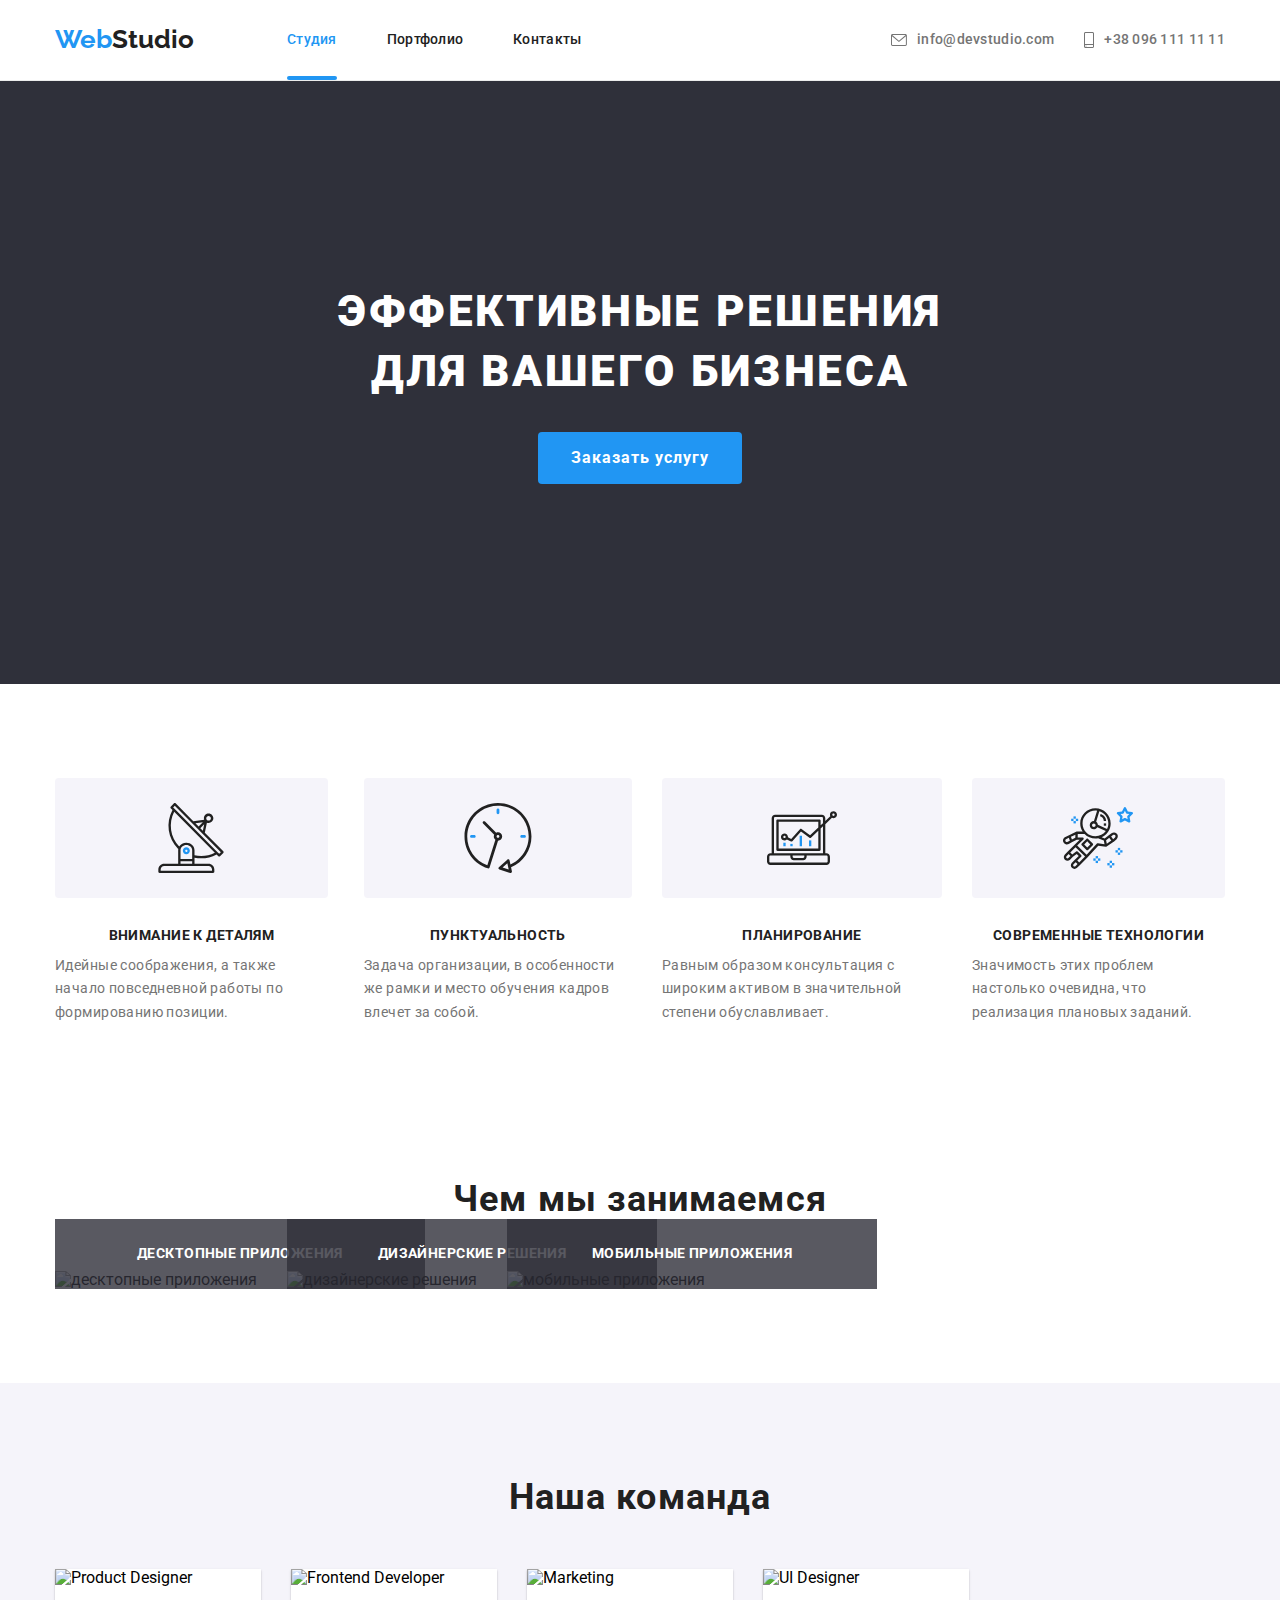
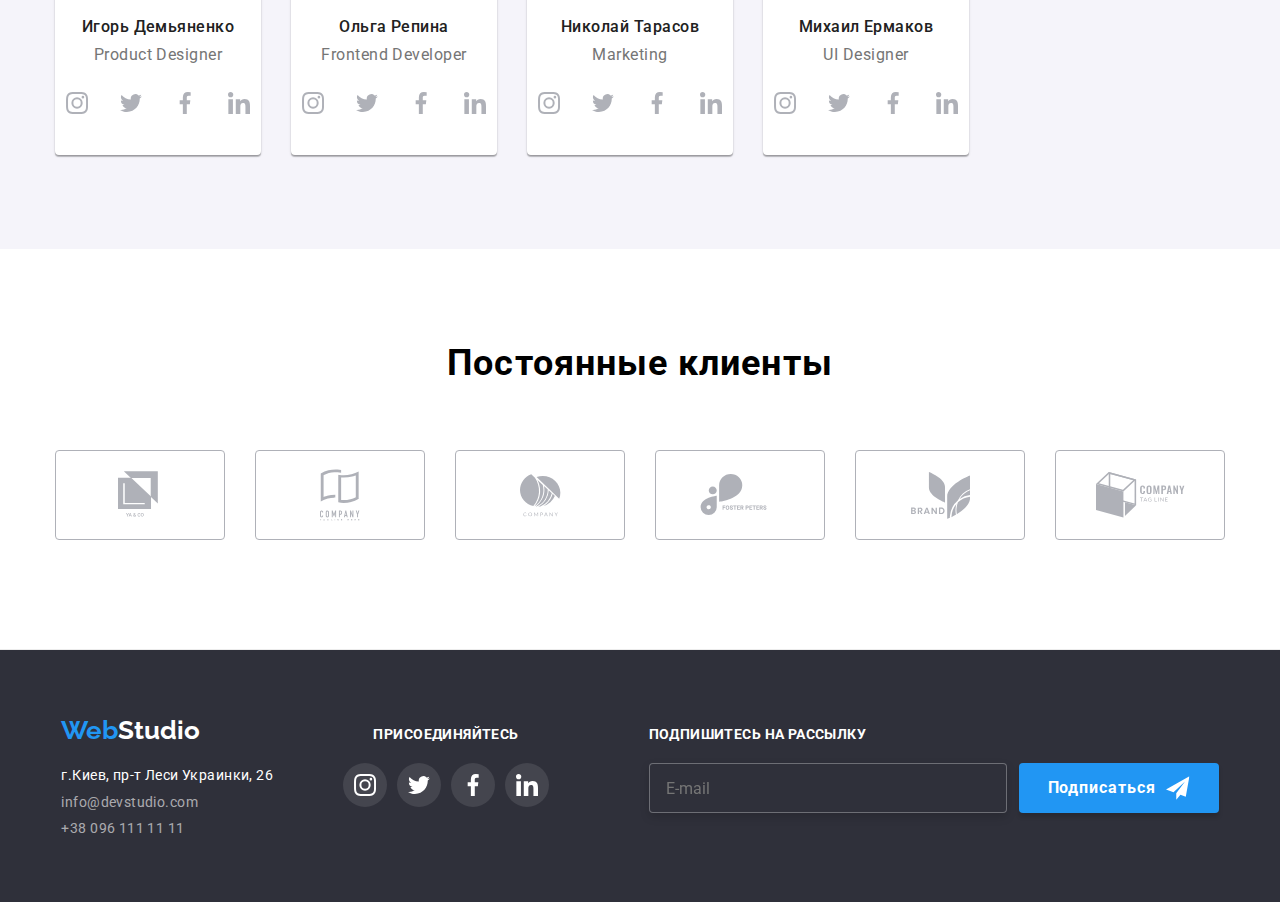
==== index.html @ b6b2368a "Add HTML/CSS" ====
<!DOCTYPE html>
<html lang="ru">
  <head>
    <meta charset="UTF-8" />
    <meta name="viewport" content="width=device-width, initial-scale=1.0" />

    <link
      href="https://fonts.googleapis.com/css2?family=Raleway:wght@700&family=Roboto:wght@400;500;700;900&display=swap"
      rel="stylesheet"
    />
    <link
      rel="stylesheet"
      href="https://cdnjs.cloudflare.com/ajax/libs/modern-normalize/1.0.0/modern-normalize.min.css"
    />
    <link rel="stylesheet" href="./css/main.min.css" />
    <title>WebStudio</title>
  </head>
  <body>
    <!--Шапка сайта, навигация-->
    <header class="header">
<div class="container">
        <a href="./index.html" class="header-logo link">Web<span class="logo-part">Studio</span></a>
    <nav class="main-nav">
      <ul class="nav-list list">
        <li class="nav-item">
          <a class="nav-link current link" href="./index.html">Студия</a>
        </li>
        <li class="nav-item">
          <a class="nav-link link" href="./portfolio.html">Портфолио</a>
        </li>
        <li class="nav-item">
          <a class="nav-link link" href="#contact">Контакты</a>
        </li>
      </ul>
  
      <ul class="header-contacts list">
        <li class="contact-item">
          <a href="mailto:info@devstudio.com" class="contact-link link"
            >
            <svg class="contact-icon message">
              <use href="./images/sprite.svg#icon-message"></use>
             </svg>
            info@devstudio.com
            </a
          >
        </li>
        <li class="contact-item">
          <a href="tel:+380961111111" class="contact-link link">
            <svg class="contact-icon smartphone">
              <use href="./images/sprite.svg#icon-smartphone"></use>
             </svg>
            +38 096 111 11 11
          </a>
        </li>
      </ul>
    </nav>
    <button class="burger-button" aria-expanded="false" aria-controls="header-menu" data-menu-button="">
      <svg width="40" height="40" aria-label="Переключатель мобильного меню">
        <use class="open-menu" href="./images/sprite.svg#burger"></use>
        <use class="close-menu" href="./images/sprite.svg#cross"></use>
      </svg>
    </button>
</div>
<div class="menu-container" data-menu>
  <nav class="burger-nav">
          <ul class="burger-list list">
            <li class="burger-item">
              <a class="burger-link current link" href="./index.html">Студия</a>
            </li>
            <li class="burger-item">
              <a class="burger-link link" href="./portfolio.html">Портфолио</a>
            </li>
            <li class="burger-item">
              <a class="burger-link link" href="#contact">Контакты</a>
            </li>
          </ul>
                <ul class="burger-contacts list">
                  <li class="contact-item">
                    <a href="mailto:info@devstudio.com" class="contact-link link">
                      <svg class="contact-icon message">
                        <use href="./images/sprite.svg#icon-message"></use>
                      </svg>
                      info@devstudio.com
                    </a>
                  </li>
                  <li class="contact-item">
                    <a href="tel:+380961111111" class="contact-link link">
                      <svg class="contact-icon smartphone">
                        <use href="./images/sprite.svg#icon-smartphone"></use>
                      </svg>
                      +38 096 111 11 11
                    </a>
                  </li>
                </ul>
  </nav>
</div>

    </header>

    <main>
      <!--Блок Hero-->
      <section class="hero">
        <div class="hero-container">
          <h1 class="hero-title">эффективные решения для вашего бизнеса</h1>
          <button class="hero-button" type="button" data-modal-open>Заказать услугу</button>
          <div class="backdrop is-hidden" data-modal>
            <div class="modal">

              <form class="form">
                <h2 class="form-title">
                  Оставьте свои данные, мы вам перезвоним
                </h2>

                <label class="form-field">
                  <span class="form-label">Имя</span>
                    <input class="form-input" type="text" name="name">
                    <svg class="form-svg">
                      <use href="./images/sprite.svg#person"></use>
                    </svg>
                </label>

                <label class="form-field">
                  <span class="form-label">Телефон</span>
                    <input class="form-input" type="tel" name="tel">
                    <svg class="form-svg">
                      <use href="./images/sprite.svg#phone"></use>
                    </svg>
                </label>

                <label class="form-field">
                  <span class="form-label">Почта</span>     
                    <input class="form-input" type="email" name="mail">
                    <svg class="form-svg">
                      <use href="./images/sprite.svg#mail"></use>
                    </svg>                 
                </label>

                    <label class="field-text">
                      <span class="text-label">Комментарий</span> 
                    <textarea class="text-area" name="comment"  placeholder="Введите текст " rows="10"></textarea>                 
                  </label>

                  <label class="agreement-label">
                  <input class="checkbox visually-hidden" type="checkbox" name="agreement" value="agree-with-rules">
                  <span class="agreement-icon"></span>
                    <span>
                      Соглашаюсь с рассылкой и принимаю
                      <a href="#" class="agreement-link"> Условия договора </a></span>
                    </label>
                <button class="form-button" type="submit">Отправить</button>
              </form>

              <button type="button" class="close-button" data-modal-close>
                                    <svg class="close-plus">
                                      <use href="./images/sprite.svg#close-black"></use>
                                    </svg>
              </button>
            </div>
          </div>
        </div>
      </section>
      <!--Блок приемущества-->
      <section class="advantage">
        <div class="container">
          <h2 class="visually-hidden">Приемущества</h2>
          <ul class="advantage-list list">
            <li class="advantage-item antenna">
              <p class="advantage-title">Внимание к деталям</p>
              <p class="advantage-text">
                Идейные соображения, а также начало повседневной работы по
                формированию позиции.
              </p>
            </li>
            <li class="advantage-item clock">
              <p class="advantage-title">Пунктуальность</p>
              <p class="advantage-text">
                Задача организации, в особенности же рамки и место обучения
                кадров влечет за собой.
              </p>
            </li>
            <li class="advantage-item diagram">
              <p class="advantage-title">Планирование</p>
              <p class="advantage-text">
                Равным образом консультация с широким активом в значительной
                степени обуславливает.
              </p>
            </li>
            <li class="advantage-item astronaut">
              <p class="advantage-title">Современные технологии</p>
              <p class="advantage-text">
                Значимость этих проблем настолько очевидна, что реализация
                плановых заданий.
              </p>
            </li>
          </ul>
        </div>
      </section>

      <!--Чем мы занимаемся-->
      <section class="occupation">
        <div class="container">
          <h2 class="occupation-title">Чем мы занимаемся</h2>
          <ul class="occupation-list list">
            <li class="occupation-item">
              <picture>

                <source srcset="./images/one.jpg 1x, ./images/desktop/occupation/one@2x.jpg 2x" media="(min-width: 1200px)">
                  
              <img class="occupation-image" src="./images/one.jpg " alt="десктопные приложения"/>
              </picture>

              <h2 class="occupation-description">Десктопные приложения</h2>
            </li>
            <li class="occupation-item">
              <picture>
                
                <source srcset="./images/two.jpg 1x, ./images/desktop/occupation/two@2x.jpg 2x" media="(min-width: 1200px)">

             <img class="occupation-image" src="./images/two.jpg" alt="дизайнерские решения"/>
              </picture>
              <h2 class="occupation-description">Дизайнерские решения</h2>
            </li>
            <li class="occupation-item">
              <picture>
                
                <source srcset="./images/three.jpg 1x, ./images/desktop/occupation/three@2x.jpg 2x" media="(min-width: 1200px)">

                <img class="occupation-image" src="./images/three.jpg" alt="мобильные приложения"/>
              </picture>
              <h2 class="occupation-description">Мобильные приложения</h2>
            </li>
          </ul>
        </div>
      </section>
      <!--Наша команда-->
      <section class="our-team">
        <div class="container">
          <h2 class="team-title">Наша команда</h2>
          <ul class="team-list list">
            <li class="team-item">
              <picture>

                <source srcset="./images/desktop/team/img.jpg 1x, ./images/desktop/team/img@2x.jpg 2x" media="(min-width: 1200px)">

                <source srcset="./images/tablet/team/img.jpg 1x, ./images/tablet/team/img@2x.jpg 2x" media="(min-width: 768px)">

                <source srcset="./images/mobile/team/img.jpg 1x, ./images/mobile/team/img@2x.jpg 2x" media="(max-width: 767px)">

                <img class="team-image" src="./images/mobile/team/img.jpg" alt="Product Designer" />
              </picture>
              <h3 class="team-member">Игорь Демьяненко</h3>
              <p lang="en" class="team-profession">Product Designer</p>
              
              <ul class="social-list team list">
                <li class="social-item">
                  <a class="social-link" href="https://www.instagram.com/" target="_blank">
                    <svg class="team-icon">
                     <use href="./images/sprite.svg#icon-instagram"></use>
                    </svg>
                    </a>
                </li>
                <li class="social-item">
                  <a class="social-link" href="https://twitter.com/" target="_blank">
                    <svg class="team-icon">
                     <use href="./images/sprite.svg#icon-twitter"></use>
                    </svg>
                    </a>
                </li>
                <li class="social-item">
                  <a class="social-link" href="https://www.facebook.com/" target="_blank">
                    <svg class="team-icon">
                     <use href="./images/sprite.svg#icon-facebook"></use>
                    </svg>
                    </a>
                </li>
                <li class="social-item">
                  <a class="social-link" href="https://www.linkedin.com/" target="_blank">
                    <svg class="team-icon">
                     <use href="./images/sprite.svg#icon-linkedin"></use>
                    </svg>
                    </a>
                </li>
              </ul>
            </li>
            <li class="team-item">
             <picture>

                <source srcset="./images/desktop/team/imgtwo.jpg 1x, ./images/desktop/team/imgtwo@2x.jpg 2x" media="(min-width: 1200px)">
                
                <source srcset="./images/tablet/team/imgtwo.jpg 1x, ./images/tablet/team/imgtwo@2x.jpg 2x" media="(min-width: 768px)">
                
                <source srcset="./images/mobile/team/imgtwo.jpg 1x, ./images/mobile/team/imgtwo@2x.jpg 2x" media="(max-width: 767px)">
              
                <img class="team-image" src="./images/mobile/team/imgtwo.jpg" alt="Frontend Developer" />
             </picture>              
              <h3 class="team-member">Ольга Репина</h3>
              <p lang="en" class="team-profession">Frontend Developer</p>

              <ul class="social-list team list">
                <li class="social-item">
                  <a class="social-link" href="https://www.instagram.com/" target="_blank">
                    <svg class="team-icon">
                     <use href="./images/sprite.svg#icon-instagram"></use>
                    </svg>
                    </a>
                </li>
                <li class="social-item">
                  <a class="social-link" href="https://twitter.com/" target="_blank">
                    <svg class="team-icon">
                     <use href="./images/sprite.svg#icon-twitter"></use>
                    </svg>
                    </a>
                </li>
                <li class="social-item">
                  <a class="social-link" href="https://www.facebook.com/" target="_blank">
                    <svg class="team-icon">
                     <use href="./images/sprite.svg#icon-facebook"></use>
                    </svg>
                    </a>
                </li>
                <li class="social-item">
                  <a class="social-link" href="https://www.linkedin.com/" target="_blank">
                    <svg class="team-icon">
                     <use href="./images/sprite.svg#icon-linkedin"></use>
                    </svg>
                    </a>
                </li>
              </ul>
            </li>
            <li class="team-item">
              <picture>

                <source srcset="./images/desktop/team/imgthree.jpg 1x, ./images/desktop/team/imgthree@2x.jpg 2x" media="(min-width: 1200px)">
                
                <source srcset="./images/tablet/team/imgthree.jpg 1x, ./images/tablet/team/imgthree@2x.jpg 2x" media="(min-width: 768px)">
                
                <source srcset="./images/mobile/team/imgthree.jpg 1x, ./images/mobile/team/imgthree@2x.jpg 2x" media="(max-width: 767px)">

                <img class="team-image" src="./images/mobile/team/imgthree.jpg" alt="Marketing" />
              </picture>

              <h3 class="team-member">Николай Тарасов</h3>
              <p lang="en" class="team-profession">Marketing</p>

              <ul class="social-list team list">
                <li class="social-item">
                  <a class="social-link" href="https://www.instagram.com/" target="_blank">
                    <svg class="team-icon">
                     <use href="./images/sprite.svg#icon-instagram"></use>
                    </svg>
                    </a>
                </li>
                <li class="social-item">
                  <a class="social-link" href="https://twitter.com/" target="_blank">
                    <svg class="team-icon">
                     <use href="./images/sprite.svg#icon-twitter"></use>
                    </svg>
                    </a>
                </li>
                <li class="social-item">
                  <a class="social-link" href="https://www.facebook.com/" target="_blank">
                    <svg class="team-icon">
                     <use href="./images/sprite.svg#icon-facebook"></use>
                    </svg>
                    </a>
                </li>
                <li class="social-item">
                  <a class="social-link" href="https://www.linkedin.com/" target="_blank">
                    <svg class="team-icon">
                     <use href="./images/sprite.svg#icon-linkedin"></use>
                    </svg>
                    </a>
                </li>
              </ul>
            </li>
            <li class="team-item">
              <picture>

                <source srcset="./images/desktop/team/imgfour.jpg 1x, ./images/desktop/team/imgfour@2x.jpg 2x"
                  media="(min-width: 1200px)">
                
                <source srcset="./images/tablet/team/imgfour.jpg 1x, ./images/tablet/team/imgfour@2x.jpg 2x" media="(min-width: 768px)">
                
                <source srcset="./images/mobile/team/imgfour.jpg 1x, ./images/mobile/team/imgfour@2x.jpg 2x" media="(max-width: 767px)">

                <img class="team-image" src="./images/mobile/team/imgfour.jpg" alt="UI Designer" />
              </picture>

              <h3 class="team-member">Михаил Ермаков</h3>
              <p lang="en" class="team-profession">UI Designer</p>

              <ul class="social-list team list">
                <li class="social-item">
                  <a class="social-link" href="https://www.instagram.com/" target="_blank">
                    <svg class="team-icon">
                     <use href="./images/sprite.svg#icon-instagram"></use>
                    </svg>
                    </a>
                </li>
                <li class="social-item">
                  <a class="social-link" href="https://twitter.com/" target="_blank">
                    <svg class="team-icon">
                     <use href="./images/sprite.svg#icon-twitter"></use>
                    </svg>
                    </a>
                </li>
                <li class="social-item">
                  <a class="social-link" href="https://www.facebook.com/" target="_blank">
                    <svg class="team-icon">
                     <use href="./images/sprite.svg#icon-facebook"></use>
                    </svg>
                    </a>
                </li>
                <li class="social-item">
                  <a class="social-link" href="https://www.linkedin.com/" target="_blank">
                    <svg class="team-icon">
                     <use href="./images/sprite.svg#icon-linkedin"></use>
                    </svg>
                    </a>
                </li>
              </ul>
            </li>
          </ul>
        </div>
      </section>
      <!-- Наши клиенты -->
      <section class="client">
        <div class="container">
          <h2 class="client-title">Постоянные клиенты</h2>
          <ul class="client-list list">
            <li class="client-item">
              <a class="client-link link" href="">
                <svg class="client-icon" width="44" height="49">
                  <use href="./images/sprite.svg#icon-logo-one"></use>
                 </svg>
                 </a>
            </li>
            <li class="client-item">
                <a class="client-link link" href="">
                  <svg class="client-icon" width="40" height="52">
                    <use href="./images/sprite.svg#icon-logo-two"></use>
                   </svg>
                   </a>
            </li>
            <li class="client-item">
                <a class="client-link link" href="">
                  <svg class="client-icon" width="41" height="43">
                    <use href="./images/sprite.svg#icon-logo-three"></use>
                   </svg>
                   </a>
            </li>
            <li class="client-item">
                <a class="client-link link" href="">
                  <svg class="client-icon" width="80" height="42">
                    <use href="./images/sprite.svg#icon-logo-four"></use>
                   </svg>
                   </a>
            </li>
            <li class="client-item">
                <a class="client-link link" href="">
                  <svg class="client-icon" width="59" height="47">
                    <use href="./images/sprite.svg#icon-logo-five"></use>
                   </svg>
                   </a>
            </li>
            <li class="client-item">
                <a class="client-link link" href="">
                  <svg class="client-icon" width="89" height="46">
                    <use href="./images/sprite.svg#icon-logo-six"></use>
                   </svg>
                   </a>
            </li>
          </ul>
        </div>
      </section>
    </main>
    <!--Футер-->
    <footer class="footer">
      <div class="container main-footer">
        <div class="contact-logo">
          <a href="./index.html" class="footer-logo link"
            >Web<span class="footer-studio">Studio</span>
          </a>
          <address>
            <ul class="footer-contact list" id="contact">
              <li>
                <a
                  href="https://goo.gl/maps/G2omB5fdm2hjpHhv8"
                  class="contact-adress link"
                  >г.Киев, пр-т Леси Украинки, 26</a
                >
              </li>
              <li>
                <a href="mailto:info@devstudio.com" class="adress-mail link"
                  >info@devstudio.com</a
                >
              </li>
              <li>
                <a href="tel:+380961111111" class="adress-tel link"
                  >+38 096 111 11 11</a
                >
              </li>
            </ul>
          </address>
        </div>

        <div class="social">
          <b class="social-title">Присоединяйтесь</b>
          <ul class="social-list list">
            <li class="social-item">
              <a class="social-link white-link link" href="https://www.instagram.com/" target="_blank">
              <svg class="footer-icon" width="22" height="22">
               <use href="./images/sprite.svg#icon-instagram"></use>
              </svg>
              </a>
            </li>
            <li class="social-item">
              <a class="social-link white-link link" href="https://twitter.com/" target="_blank">
                <svg class="footer-icon" width="22" height="22">
                 <use href="./images/sprite.svg#icon-twitter"></use>
                </svg>
                </a>
            </li>
            <li class="social-item">
              <a class="social-link white-link link" href="https://www.facebook.com/" target="_blank">
                <svg class="footer-icon" width="22" height="22">
                 <use href="./images/sprite.svg#icon-facebook"></use>
                </svg>
                </a>
            </li>
            <li class="social-item">
              <a class="social-link white-link link" href="https://www.linkedin.com/" target="_blank">
                <svg class="footer-icon" width="22" height="22">
                 <use href="./images/sprite.svg#icon-linkedin"></use>
                </svg>
                </a>
            </li>
          </ul>
        </div>

        <div class="subscription">
          <!-- Решил вернуть прошлую форму так, как заголовок является призывом к действию, и я считаю, что он не должен быть в label -->
          <b class="subscription-title">Подпишитесь на рассылку</b>
          <form action="#" class="subscription-form">
            <input class="subscription-input" type="email" name="email" id="email" placeholder="E-mail">
            <button class="subscription-button">
              Подписаться
<svg class="telegram-svg" width="24" height="24">
  <use href="./images/sprite.svg#telegram"></use>
</svg>
            </button>
          </form>         
        </div>

      </div>
    </footer>
    <script src="./js/modal.js"></script>
    <script src="./js/menu.js"></script>
  </body>
</html>
---- css/main.min.css ----
*,*::before,*::after{margin:0;padding:0;-webkit-box-sizing:border-box;box-sizing:border-box}.visually-hidden{position:absolute;clip:rect(1px 1px 1px 1px);clip:rect(1px, 1px, 1px, 1px);padding:0;border:0;height:1px;width:1px;overflow:hidden}body{font-family:"Roboto", sans-serif;background-color:#ffffff;font-style:normal}.list{list-style:none}.link{text-decoration:none}img{display:block;max-width:100%;height:auto}.container{margin:0 auto;padding:0 15px}@media screen and (min-width: 480px){.container{width:480px}}@media screen and (min-width: 768px){.container{width:768px}}@media screen and (min-width: 1200px){.container{width:1200px}}.header{border-bottom:1px solid #ececec}.header .container{display:-webkit-box;display:-ms-flexbox;display:flex;-webkit-box-align:center;-ms-flex-align:center;align-items:center}.header-logo{color:#2196f3;font-family:"Raleway", sans-serif;font-weight:700;font-size:26px;line-height:1.2}.header-logo:focus{color:#2196f3}.logo-part{color:#212121}.main-nav{display:-webkit-box;display:-ms-flexbox;display:flex;-webkit-box-align:center;-ms-flex-align:center;align-items:center;width:100%}.nav-list{display:none}@media screen and (min-width: 768px){.nav-list{margin-left:93px;display:-webkit-box;display:-ms-flexbox;display:flex}}.nav-item{position:relative}.nav-item:not(:last-child){margin-right:50px}.nav-link{padding:32px 0 32px 0;display:-webkit-box;display:-ms-flexbox;display:flex;-webkit-transition:250ms cubic-bezier(0.4, 0, 0.2, 1);transition:250ms cubic-bezier(0.4, 0, 0.2, 1);font-weight:500;font-size:14px;line-height:1.14;letter-spacing:0.02em;color:#212121}.nav-link:hover,.nav-link:focus{color:#2196f3}.nav-link:hover::after{opacity:1}.nav-link::after{content:"";width:100%;height:4px;background-color:#2196f3;display:block;border-radius:2px;position:absolute;top:76px;opacity:0;-webkit-transition:250ms cubic-bezier(0.4, 0, 0.2, 1);transition:250ms cubic-bezier(0.4, 0, 0.2, 1)}.nav-link.current{color:#2196f3}.nav-link.current::after{content:"";width:100%;height:4px;background-color:#2196f3;display:block;border-radius:2px;position:absolute;top:76px;opacity:1;-webkit-transition:250ms cubic-bezier(0.4, 0, 0.2, 1);transition:250ms cubic-bezier(0.4, 0, 0.2, 1)}.header-contacts{display:none;margin-left:auto}@media screen and (min-width: 768px){.header-contacts{display:-webkit-box;display:-ms-flexbox;display:flex;-webkit-box-orient:vertical;-webkit-box-direction:normal;-ms-flex-direction:column;flex-direction:column}}@media screen and (min-width: 1200px){.header-contacts{-webkit-box-orient:horizontal;-webkit-box-direction:normal;-ms-flex-direction:row;flex-direction:row}}.contact-item{color:rgba(255,255,255,0.6);font-style:normal;font-weight:400;font-size:14px;line-height:1.17;letter-spacing:0.03em;text-decoration:none}.contact-item:hover,.contact-item:focus{color:#2196f3}@media screen and (max-width: 767px){.contact-item:last-child{margin-bottom:60px}}@media screen and (min-width: 1200px){.contact-item:last-child{margin-left:30px}}.contact-link{padding-top:16px;-webkit-box-align:center;-ms-flex-align:center;align-items:center;display:-webkit-box;display:-ms-flexbox;display:flex;-webkit-transition:250ms cubic-bezier(0.4, 0, 0.2, 1);transition:250ms cubic-bezier(0.4, 0, 0.2, 1);font-weight:500;font-size:14px;line-height:1.14;letter-spacing:0.02em;color:#757575}.contact-link:hover,.contact-link:focus{color:#2196f3}@media screen and (min-width: 1200px){.contact-link{padding:32px 0 32px 0}}.contact-icon{fill:#757575;display:-webkit-box;display:-ms-flexbox;display:flex;margin-right:10px;-webkit-transition:250ms cubic-bezier(0.4, 0, 0.2, 1);transition:250ms cubic-bezier(0.4, 0, 0.2, 1)}.contact-link:hover .contact-icon,.contact-link:focus .contact-icon{fill:#2196f3}.message{width:16px;height:12px}.smartphone{width:10px;height:16px}.burger-button{background-color:transparent;border:none;width:40px;height:40px;margin-top:10px;margin-bottom:10px;margin-left:auto;-webkit-transition:250ms cubic-bezier(0.4, 0, 0.2, 1);transition:250ms cubic-bezier(0.4, 0, 0.2, 1)}.burger-button:hover{fill:#2196f3}@media screen and (min-width: 768px){.burger-button{display:none}}@media screen and (min-width: 768px){.menu-container{display:none}}@media screen and (max-width: 767px){.close-menu{display:none;width:19px;height:19px}}@media screen and (max-width: 767px){.burger-button.is-open .close-menu{display:block}}@media screen and (max-width: 767px){.burger-button.is-open .open-menu{display:none}}@media screen and (max-width: 767px){.menu-container.is-open{opacity:1;visibility:visible;pointer-events:unset}}@media screen and (max-width: 767px){.menu-container{position:absolute;z-index:1;display:-webkit-box;display:-ms-flexbox;display:flex;-webkit-box-pack:center;-ms-flex-pack:center;justify-content:center;-webkit-box-align:center;-ms-flex-align:center;align-items:center;-webkit-box-orient:vertical;-webkit-box-direction:normal;-ms-flex-direction:column;flex-direction:column;left:0;width:100%;background-color:#fff;-webkit-box-shadow:0px 4px 8px rgba(0,0,0,0.04),0px 2px 4px rgba(0,0,0,0.08),0px 1px 3px rgba(0,0,0,0.16);box-shadow:0px 4px 8px rgba(0,0,0,0.04),0px 2px 4px rgba(0,0,0,0.08),0px 1px 3px rgba(0,0,0,0.16);opacity:0;visibility:hidden;pointer-events:none;-webkit-transition:all 500ms linear;transition:all 500ms linear}}@media screen and (max-width: 767px){.burger-nav{margin-top:60px;width:99px;display:-webkit-box;display:-ms-flexbox;display:flex;-webkit-box-align:center;-ms-flex-align:center;align-items:center;-webkit-box-orient:vertical;-webkit-box-direction:normal;-ms-flex-direction:column;flex-direction:column}}@media screen and (max-width: 767px){.burger-list{display:-webkit-box;display:-ms-flexbox;display:flex;-webkit-box-pack:center;-ms-flex-pack:center;justify-content:center;-webkit-box-align:center;-ms-flex-align:center;align-items:center;-webkit-box-orient:vertical;-webkit-box-direction:normal;-ms-flex-direction:column;flex-direction:column;width:99px}}@media screen and (max-width: 767px){.burger-item{position:relative;margin-bottom:40px}}@media screen and (max-width: 767px){.burger-link{padding:20px 0 20px 0;font-weight:500;font-size:18px;line-height:1.16;letter-spacing:0.02em;color:#212121;color:#212121;-webkit-transition:250ms cubic-bezier(0.4, 0, 0.2, 1);transition:250ms cubic-bezier(0.4, 0, 0.2, 1)}.burger-link:hover,.burger-link:focus{color:#2196f3}.burger-link::after{position:absolute;content:"";width:100%;height:4px;background-color:#2196f3;-webkit-transition:250ms cubic-bezier(0.4, 0, 0.2, 1);transition:250ms cubic-bezier(0.4, 0, 0.2, 1);display:block;border-radius:2px;top:25px;opacity:0}.burger-link:hover::after{opacity:1}}@media screen and (max-width: 767px){.burger-link.current{color:#2196f3}.burger-link.current::after{content:"";width:100%;height:4px;background-color:#2196f3;display:block;border-radius:2px;position:absolute;top:25px;opacity:1;-webkit-transition:250ms cubic-bezier(0.4, 0, 0.2, 1);transition:250ms cubic-bezier(0.4, 0, 0.2, 1)}}@media screen and (max-width: 767px){.burger-contacts{width:200px;display:-webkit-box;display:-ms-flexbox;display:flex;-webkit-box-orient:vertical;-webkit-box-direction:normal;-ms-flex-direction:column;flex-direction:column;-webkit-box-align:center;-ms-flex-align:center;align-items:center}}.hero{background-color:#2f303a;padding-top:201px;padding-bottom:200px;margin:0 auto;max-width:1600px;background-image:-webkit-gradient(linear, left top, right top, from(rgba(47,48,58,0.4)), to(rgba(47,48,58,0.4))),url("../images/mobile/hero/hero-bg.jpg");background-image:linear-gradient(to right, rgba(47,48,58,0.4), rgba(47,48,58,0.4)),url("../images/mobile/hero/hero-bg.jpg");background-repeat:no-repeat;background-size:cover;background-position:center}@media screen and (min-device-pixel-ratio: 2), screen and (-webkit-min-device-pixel-ratio: 2), screen and (min-resolution: 192dpi), screen and (min-resolution: 2dppx){.hero{background-image:-webkit-gradient(linear, left top, right top, from(rgba(47,48,58,0.4)), to(rgba(47,48,58,0.4))),url("../images/mobile/hero/hero-bg@2x.jpg");background-image:linear-gradient(to right, rgba(47,48,58,0.4), rgba(47,48,58,0.4)),url("../images/mobile/hero/hero-bg@2x.jpg")}}@media screen and (min-width: 768px){.hero{background-image:-webkit-gradient(linear, left top, right top, from(rgba(47,48,58,0.4)), to(rgba(47,48,58,0.4))),url("../images/tablet/hero/hero-bg.jpg");background-image:linear-gradient(to right, rgba(47,48,58,0.4), rgba(47,48,58,0.4)),url("../images/tablet/hero/hero-bg.jpg")}}@media screen and (min-width: 768px) and (min-device-pixel-ratio: 2), screen and (min-width: 768px) and (-webkit-min-device-pixel-ratio: 2), screen and (min-width: 768px) and (min-resolution: 192dpi), screen and (min-width: 768px) and (min-resolution: 2dppx){.hero{background-image:-webkit-gradient(linear, left top, right top, from(rgba(47,48,58,0.4)), to(rgba(47,48,58,0.4))),url("../images/tablet/hero/hero-bg@2x.jpg");background-image:linear-gradient(to right, rgba(47,48,58,0.4), rgba(47,48,58,0.4)),url("../images/tablet/hero/hero-bg@2x.jpg")}}@media screen and (min-width: 1200px){.hero{background-image:-webkit-gradient(linear, left top, right top, from(rgba(47,48,58,0.4)), to(rgba(47,48,58,0.4))),url("../images/desktop/hero/hero-bg.jpg");background-image:linear-gradient(to right, rgba(47,48,58,0.4), rgba(47,48,58,0.4)),url("../images/desktop/hero/hero-bg.jpg")}}@media screen and (min-width: 1200px) and (min-device-pixel-ratio: 2), screen and (min-width: 1200px) and (-webkit-min-device-pixel-ratio: 2), screen and (min-width: 1200px) and (min-resolution: 192dpi), screen and (min-width: 1200px) and (min-resolution: 2dppx){.hero{background-image:-webkit-gradient(linear, left top, right top, from(rgba(47,48,58,0.4)), to(rgba(47,48,58,0.4))),url("../images/desktop/hero/hero-bg.jpg");background-image:linear-gradient(to right, rgba(47,48,58,0.4), rgba(47,48,58,0.4)),url("../images/desktop/hero/hero-bg.jpg")}}.hero-container{max-width:360px;text-align:center;margin:0 auto}@media screen and (min-width: 1200px){.hero-container{max-width:700px}}.hero-title{color:#fff;font-weight:900;font-size:26px;line-height:1.62;letter-spacing:0.06em;text-transform:uppercase;margin-bottom:30px}@media screen and (min-width: 1200px){.hero-title{font-size:44px;line-height:1.36}}.hero-button{display:inline-block;padding:10px 32px;border-radius:4px;border:1px solid transparent;min-width:200px;-webkit-transition:250ms cubic-bezier(0.4, 0, 0.2, 1);transition:250ms cubic-bezier(0.4, 0, 0.2, 1);color:#fff;background-color:#2196f3;font-weight:700;font-size:16px;line-height:1.87;letter-spacing:0.06em;cursor:pointer}.hero-button:hover,.hero-button:focus{color:#fff;background:#188ce8}.backdrop{position:fixed;top:0;left:0;padding:25px 15px;width:100%;height:100%;z-index:1;opacity:1;overflow-y:scroll;-webkit-transition:opacity 250ms cubic-bezier(0.4, 0, 0.2, 1);transition:opacity 250ms cubic-bezier(0.4, 0, 0.2, 1);background-color:rgba(0,0,0,0.2)}@media screen and (min-width: 768px){.backdrop{padding:80px 159px 0}}@media screen and (min-width: 1200px){.backdrop{padding:0}}.backdrop.is-hidden{visibility:hidden;opacity:0;pointer-events:none;-webkit-transition:250ms cubic-bezier(0.4, 0, 0.2, 1);transition:250ms cubic-bezier(0.4, 0, 0.2, 1)}.modal{position:relative;display:inline-block;padding:40px;margin:0;-webkit-transition:all 500ms cubic-bezier(0.4, 0, 0.2, 1) 250ms;transition:all 500ms cubic-bezier(0.4, 0, 0.2, 1) 250ms;width:100%;max-width:450px;background-color:#ffffff;-webkit-box-shadow:0px 1px 3px rgba(0,0,0,0.12),0px 1px 1px rgba(0,0,0,0.14),0px 2px 1px rgba(0,0,0,0.2);box-shadow:0px 1px 3px rgba(0,0,0,0.12),0px 1px 1px rgba(0,0,0,0.14),0px 2px 1px rgba(0,0,0,0.2);border-radius:4px}@media screen and (min-width: 480px){.modal{max-height:609px}}@media screen and (min-width: 1200px){.modal{position:absolute;top:50%;left:50%;max-height:581px;max-width:528px;-webkit-transform:translate(-50%, -50%) scale(1);transform:translate(-50%, -50%) scale(1)}}.backdrop.is-hidden .modal{opacity:0;-webkit-transition:500ms cubic-bezier(0.4, 0, 0.2, 1);transition:500ms cubic-bezier(0.4, 0, 0.2, 1)}@media screen and (min-width: 1200px){.backdrop.is-hidden .modal{-webkit-transform:translate(-50%, -50%) scale(0);transform:translate(-50%, -50%) scale(0)}}.close-button{position:absolute;display:-webkit-box;display:-ms-flexbox;display:flex;-webkit-box-align:center;-ms-flex-align:center;align-items:center;-webkit-box-pack:center;-ms-flex-pack:center;justify-content:center;right:10px;top:10px;width:30px;height:30px;background:#ffffff;border:1px solid rgba(0,0,0,0.1);border-radius:50%;cursor:pointer}.close-plus{position:absolute;display:-webkit-box;display:-ms-flexbox;display:flex;width:18px;height:18px;-webkit-transition:250ms cubic-bezier(0.4, 0, 0.2, 1);transition:250ms cubic-bezier(0.4, 0, 0.2, 1);fill:#000000;cursor:pointer}.close-button:hover .close-plus,.close-button:focus .close-plus{fill:#2196f3}.form{margin-left:auto;margin-right:auto}@media screen and (min-width: 1200px){.form{max-width:448px}}.form-title{max-width:450px;margin-bottom:30px;font-weight:700;font-size:20px;line-height:1.5;text-align:center;letter-spacing:0.03em;color:#212121}.form-field{position:relative;display:-webkit-box;display:-ms-flexbox;display:flex;-webkit-box-orient:vertical;-webkit-box-direction:normal;-ms-flex-direction:column;flex-direction:column;margin-bottom:28px;-webkit-transition:250ms cubic-bezier(0.4, 0, 0.2, 1);transition:250ms cubic-bezier(0.4, 0, 0.2, 1)}.form-label{position:absolute;top:-50%;margin-bottom:4px;font-weight:400;font-size:12px;line-height:1.16;letter-spacing:0.01em;color:#757575}.form-input{width:100%;-webkit-transition:250ms cubic-bezier(0.4, 0, 0.2, 1);transition:250ms cubic-bezier(0.4, 0, 0.2, 1);height:40px;border:1px solid rgba(33,33,33,0.2);border-radius:4px;padding-left:42px}.form-input:hover,.form-input:focus{outline:none;border-color:#2196f3}.form-svg{position:absolute;width:18px;height:18px;left:12px;-webkit-transform:translateY(50%);transform:translateY(50%);-webkit-transition:250ms cubic-bezier(0.4, 0, 0.2, 1);transition:250ms cubic-bezier(0.4, 0, 0.2, 1);pointer-events:none}.form-input:hover+.form-svg,.form-input:focus+.form-svg{fill:#2196f3}.field-text{position:relative;display:-webkit-box;display:-ms-flexbox;display:flex;-webkit-box-orient:vertical;-webkit-box-direction:normal;-ms-flex-direction:column;flex-direction:column;margin-bottom:20px}.text-label{position:absolute;top:-15%;margin-bottom:4px;font-weight:400;font-size:12px;line-height:1.16;letter-spacing:0.01em;color:#757575}.text-area{padding:12px 16px;width:100%;height:120px;border:1px solid rgba(33,33,33,0.2);border-radius:4px;-webkit-transition:250ms cubic-bezier(0.4, 0, 0.2, 1);transition:250ms cubic-bezier(0.4, 0, 0.2, 1);font-weight:400;font-size:14px;line-height:1.4;letter-spacing:0.01em;resize:none}.text-area::-webkit-input-placeholder{color:rgba(117,117,117,0.5)}.text-area:-ms-input-placeholder{color:rgba(117,117,117,0.5)}.text-area::-ms-input-placeholder{color:rgba(117,117,117,0.5)}.text-area::placeholder{color:rgba(117,117,117,0.5)}.text-area:hover,.text-area:focus{border-color:#2196f3;outline:none}.agreement-label{display:-webkit-box;display:-ms-flexbox;display:flex;justify-items:center;margin-bottom:31px;font-weight:400;font-size:12px;line-height:1.16;letter-spacing:0.03em;color:#757575}@media screen and (min-width: 1200px){.agreement-label{padding-left:12px;-webkit-box-align:center;-ms-flex-align:center;align-items:center;font-size:14px;line-height:1.71;letter-spacing:0.03em}}.agreement-icon{display:inline-block;width:16px;height:15px;border:2px solid #212121;border-radius:2px;margin-right:8px;cursor:pointer;-webkit-transition:250ms cubic-bezier(0.4, 0, 0.2, 1);transition:250ms cubic-bezier(0.4, 0, 0.2, 1)}.checkbox:checked+.agreement-icon{background-image:url(../images/check.svg);background-repeat:no-repeat;background-size:contain;background-origin:border-box;background-color:#2196f3;border-color:#2196f3}.agreement-link{color:#2196f3}.form-button{display:inline-block;padding:10px 55px;border-radius:4px;border:1px solid transparent;width:200px;height:50px;-webkit-transition:250ms cubic-bezier(0.4, 0, 0.2, 1);transition:250ms cubic-bezier(0.4, 0, 0.2, 1);color:#fff;background-color:#2196f3;-webkit-box-shadow:0px 4px 4px rgba(0,0,0,0.15);box-shadow:0px 4px 4px rgba(0,0,0,0.15);font-weight:700;font-size:16px;line-height:1.87;letter-spacing:0.06em;cursor:pointer}.form-button:hover,.form-button:focus{background:#188ce8}.advantage{padding-top:94px}.advantage-title{text-align:center}.advantage-item:not(:last-child){margin-bottom:30px}.advantage-item:last-child{margin-bottom:60px}.advantage-item::before{content:"";margin-bottom:30px;display:block;height:120px;border-radius:4px;background-color:#f5f4fa}@media screen and (min-width: 1200px){.advantage-list{display:-webkit-box;display:-ms-flexbox;display:flex}.advantage-item:not(:first-child){margin-left:30px}.advantage-item:first-child{padding-right:6px}}.antenna::before{background-image:url(../../images/antenna.svg);background-repeat:no-repeat;background-position:center}.clock::before{background-image:url(../../images/clock\.svg);background-repeat:no-repeat;background-position:center}.diagram::before{background-image:url(../../images/diagram\.svg);background-repeat:no-repeat;background-position:center}.astronaut::before{background-image:url(../../images/astronaut\.svg);background-repeat:no-repeat;background-position:center}.advantage-title{margin-bottom:10px;color:#212121;font-weight:700;font-size:14px;line-height:1.14;letter-spacing:0.03em;text-transform:uppercase}.advantage-text{color:#757575;font-weight:normal;font-size:14px;line-height:1.71;letter-spacing:0.03em}.occupation{padding:94px 0}@media screen and (max-width: 1200px){.occupation{display:none}}.occupation-list{display:-webkit-box;display:-ms-flexbox;display:flex}.occupation-title{margin-bottom:50px;color:#212121;font-weight:700;font-size:36px;line-height:1.16;text-align:center;letter-spacing:0.03em}.occupation-item{position:relative}.occupation-item:not(:last-child){margin-right:30px}.occupation-image{display:block}.occupation-description{position:absolute;padding-top:27px;width:370px;height:70px;left:0;bottom:0;text-align:center;font-weight:700;font-size:14px;line-height:1.14;letter-spacing:0.03em;text-transform:uppercase;background:rgba(47,48,58,0.8);color:#fff}.our-team{background:#f5f4fa;padding:94px 0;width:100%}@media screen and (min-width: 768px){.team-list{display:-webkit-box;display:-ms-flexbox;display:flex;-ms-flex-wrap:wrap;flex-wrap:wrap}}@media screen and (min-width: 768px) and (min-width: 1200px){.team-list{-ms-flex-wrap:unset;flex-wrap:unset}}.team-item{display:inline-block;max-width:450px;background-color:#fff;-webkit-box-shadow:0px 1px 3px rgba(0,0,0,0.12),0px 1px 1px rgba(0,0,0,0.14),0px 2px 1px rgba(0,0,0,0.2);box-shadow:0px 1px 3px rgba(0,0,0,0.12),0px 1px 1px rgba(0,0,0,0.14),0px 2px 1px rgba(0,0,0,0.2);border-radius:0px 0px 4px 4px}@media screen and (max-width: 767px){.team-item:not(:last-child){margin-bottom:30px}}@media screen and (min-width: 768px) and (max-width: 1199px){.team-item{max-width:354px;margin-bottom:0}.team-item:nth-child(-n+2){margin-bottom:30px}.team-item:nth-child(odd){margin-right:30px}}@media screen and (min-width: 1200px){.team-item{margin-bottom:0}.team-item:not(:first-child){margin-left:30px}}.team-title{margin-bottom:50px;color:#212121;font-weight:700;font-size:36px;line-height:1.16;text-align:center;letter-spacing:0.03em}.team-image{margin-bottom:30px}.team-member{margin-bottom:10px;color:#212121;font-weight:500;font-size:16px;line-height:1.18;letter-spacing:0.03em;text-align:center}.team-profession{margin-bottom:16px;color:#757575;font-weight:400;font-size:16px;line-height:1.18;text-align:center;letter-spacing:0.03em}.team{margin-bottom:30px}.social-list{text-align:center}.social-link{-webkit-transition:250ms cubic-bezier(0.4, 0, 0.2, 1);transition:250ms cubic-bezier(0.4, 0, 0.2, 1)}.team-icon{width:22px;height:22px;fill:#afb1b8}.social-link:hover .team-icon,.social-link:focus .team-icon{fill:#ffffff}.client{padding:94px 0}.client-list{display:-webkit-box;display:-ms-flexbox;display:flex;-ms-flex-wrap:wrap;flex-wrap:wrap;-webkit-box-pack:center;-ms-flex-pack:center;justify-content:center;-webkit-box-align:center;-ms-flex-align:center;align-items:center}@media screen and (min-width: 1200px){.client-list{-ms-flex-wrap:unset;flex-wrap:unset}}.client-title{margin:0 auto;text-align:center;font-weight:700;font-size:36px;line-height:1.16;letter-spacing:0.03em;margin-bottom:50px}.client-item{display:-webkit-box;display:-ms-flexbox;display:flex;-webkit-box-pack:center;-ms-flex-pack:center;justify-content:center;-webkit-box-align:center;-ms-flex-align:center;align-items:center;width:calc((100% - 4 * 15px) / 2);margin:15px}@media screen and (min-width: 768px){.client-item{width:calc((100% - 6 * 15px) / 3)}}@media screen and (min-width: 1200px){.client-item :not(:first-child){margin-left:30px}}.client-link{border:1px solid #afb1b8;border-radius:4px;display:-webkit-box;display:-ms-flexbox;display:flex;-webkit-box-pack:center;-ms-flex-pack:center;justify-content:center;-webkit-box-align:center;-ms-flex-align:center;align-items:center;width:210px;height:90px;-webkit-transition:250ms cubic-bezier(0.4, 0, 0.2, 1);transition:250ms cubic-bezier(0.4, 0, 0.2, 1)}.client-link:hover,.client-link:focus{border-color:#2196f3}@media screen and (min-width: 1200px){.client-link{width:170px}}.client-icon{display:-webkit-box;display:-ms-flexbox;display:flex;fill:#afb1b8;-webkit-transition:250ms cubic-bezier(0.4, 0, 0.2, 1);transition:250ms cubic-bezier(0.4, 0, 0.2, 1)}.client-link:hover .client-icon,.client-link:focus .client-icon{fill:#2196f3}.footer{padding:50px 0;border-top:1px solid #ececec;background-color:#2f303a}@media screen and (min-width: 1200px){.footer{padding:65px 0}}@media screen and (min-width: 768px), (max-width: 1199){.main-footer{display:-webkit-box;display:-ms-flexbox;display:flex;-ms-flex-wrap:wrap;flex-wrap:wrap}}@media screen and (min-width: 1200px){.main-footer{display:-webkit-box;display:-ms-flexbox;display:flex;-ms-flex-wrap:unset;flex-wrap:unset}}.contact-logo{text-align:center;margin-bottom:60px}@media screen and (min-width: 768px){.contact-logo{margin-left:auto}}@media screen and (min-width: 1200px){.contact-logo{display:inline-block;padding:0;margin-bottom:0;text-align:start}}.footer-contact{padding:0}.footer-logo{margin-bottom:20px;margin-left:auto;margin-right:auto;display:inline-block;color:#2196f3;font-family:"Raleway", sans-serif;font-weight:700;font-size:26px;line-height:1.2}.footer-logo:focus{color:#2196f3}.footer-studio{color:#fff}.contact-adress{margin-bottom:9px;display:inline-block;-webkit-transition:250ms cubic-bezier(0.4, 0, 0.2, 1);transition:250ms cubic-bezier(0.4, 0, 0.2, 1);color:#fff;font-style:normal;font-weight:400;font-size:14px;line-height:1.17;letter-spacing:0.03em}.contact-adress:hover,.contact-adress:focus{color:#2196f3}.adress-mail,.adress-tel{display:inline-block;-webkit-transition:250ms cubic-bezier(0.4, 0, 0.2, 1);transition:250ms cubic-bezier(0.4, 0, 0.2, 1);color:rgba(255,255,255,0.6);font-style:normal;font-weight:400;font-size:14px;line-height:1.17;letter-spacing:0.03em}.adress-mail{margin-bottom:9px}.adress-mail:hover,.adress-mail:focus{color:#2196f3}.adress-tel:hover,.adress-tel:focus{color:#2196f3}.social{margin-bottom:60px;padding-top:12px;text-align:center}@media screen and (min-width: 768px){.social{display:-webkit-inline-box;display:-ms-inline-flexbox;display:inline-flex;-webkit-box-orient:vertical;-webkit-box-direction:normal;-ms-flex-direction:column;flex-direction:column;margin-left:165px;margin-right:auto}}@media screen and (min-width: 1200px){.social{padding-top:12px;margin-left:70px;margin-bottom:0;display:-webkit-box;display:-ms-flexbox;display:flex;justify-items:center;-webkit-box-orient:vertical;-webkit-box-direction:normal;-ms-flex-direction:column;flex-direction:column;width:206px}}.social-title{margin-bottom:20px;display:inline-block;font-weight:700;font-size:14px;line-height:1.14;letter-spacing:0.03em;text-transform:uppercase;color:#ffffff}@media screen and (min-width: 1200px){.social-list{display:-webkit-box;display:-ms-flexbox;display:flex;-webkit-box-pack:center;-ms-flex-pack:center;justify-content:center}}.social-item{display:inline-block}@media screen and (min-width: 1200px){.social-item{display:-webkit-box;display:-ms-flexbox;display:flex}}.social-item:not(:first-child){margin-left:10px}.social-link{padding:0;display:-webkit-box;display:-ms-flexbox;display:flex;-ms-flex-wrap:unset;flex-wrap:unset;-webkit-box-pack:center;-ms-flex-pack:center;justify-content:center;-webkit-box-align:center;-ms-flex-align:center;align-items:center;width:44px;height:44px;border-radius:50%;-webkit-transition:250ms cubic-bezier(0.4, 0, 0.2, 1);transition:250ms cubic-bezier(0.4, 0, 0.2, 1)}.social-link:hover,.social-link:focus{background-color:#2196f3}.white-link{background-color:rgba(255,255,255,0.1)}.footer-icon{fill:#fff}.subscription{max-width:767px;padding-top:12px}@media screen and (min-width: 768px){.subscription{margin:0 auto}}@media screen and (min-width: 1200px){.subscription{margin-left:93px;padding-top:12px;width:570px;-webkit-box-align:center;-ms-flex-align:center;align-items:center}}.subscription-title{margin-bottom:20px;display:block;text-align:center;font-weight:700;font-size:14px;line-height:1.14;letter-spacing:0.03em;text-transform:uppercase;color:#ffffff}@media screen and (min-width: 1200px){.subscription-title{display:-webkit-box;display:-ms-flexbox;display:flex}}@media screen and (min-width: 1200px){.subscription-form{display:-webkit-box;display:-ms-flexbox;display:flex}}.subscription-input{padding-left:16px;margin-bottom:20px;display:block;width:100%;max-width:450px;height:50px;border:1px solid rgba(255,255,255,0.3);-webkit-filter:drop-shadow(0px 4px 4px rgba(0,0,0,0.15));filter:drop-shadow(0px 4px 4px rgba(0,0,0,0.15));border-radius:4px;background:#2f303a;color:#fff}@media screen and (min-width: 768px){.subscription-input{width:450px}}@media screen and (min-width: 1200px){.subscription-input{margin-right:12px;width:358px;height:50px}}.subscription-button{display:-webkit-box;display:-ms-flexbox;display:flex;justify-items:center;-webkit-box-align:center;-ms-flex-align:center;align-items:center;padding:10px 28px;margin:0 auto;border-radius:4px;border:1px solid transparent;width:200px;height:50px;-webkit-transition:250ms cubic-bezier(0.4, 0, 0.2, 1);transition:250ms cubic-bezier(0.4, 0, 0.2, 1);font-weight:700;font-size:16px;line-height:1.87;letter-spacing:0.06em;cursor:pointer;color:#fff;background-color:#2196f3;-webkit-box-shadow:0px 4px 4px rgba(0,0,0,0.15);box-shadow:0px 4px 4px rgba(0,0,0,0.15)}.subscription-button:hover,.subscription-button:focus{background:#188ce8}.telegram-svg{margin-left:10px;fill:#fff}
/*# sourceMappingURL=main.min.css.map */
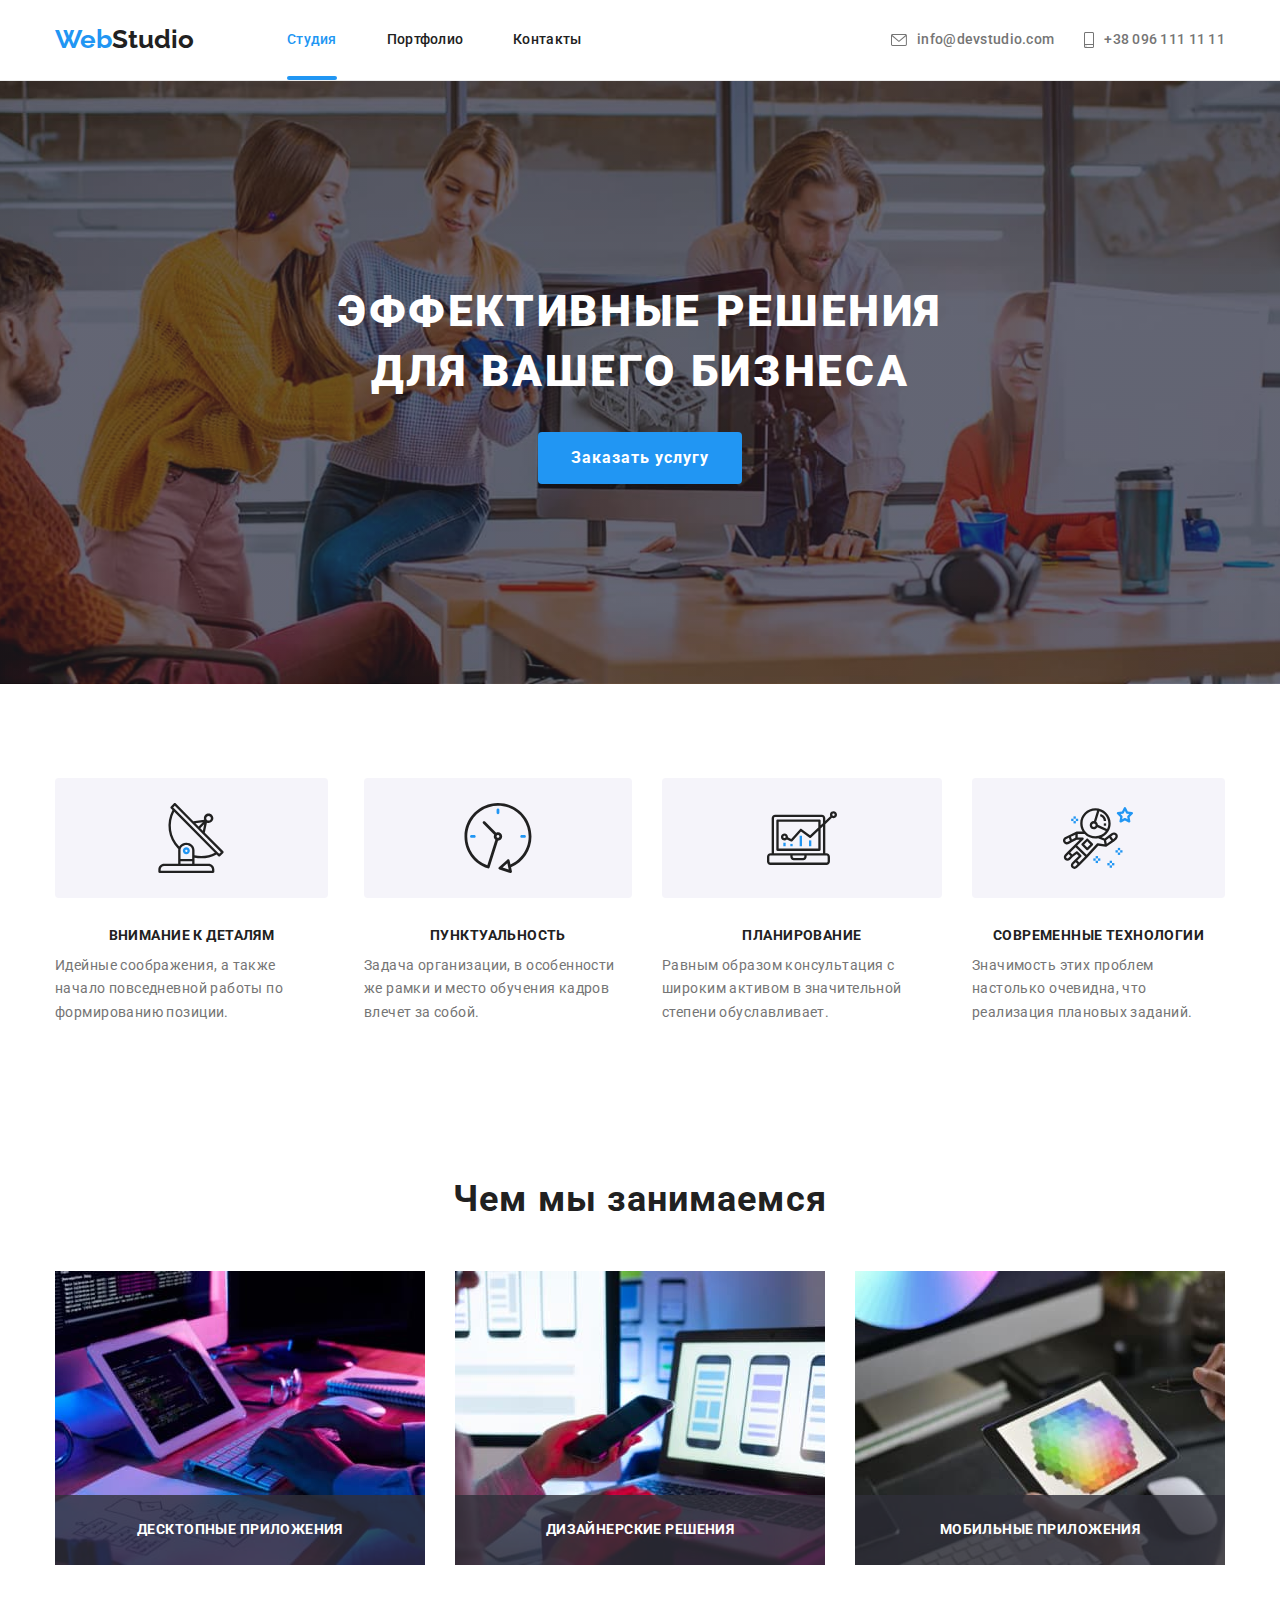
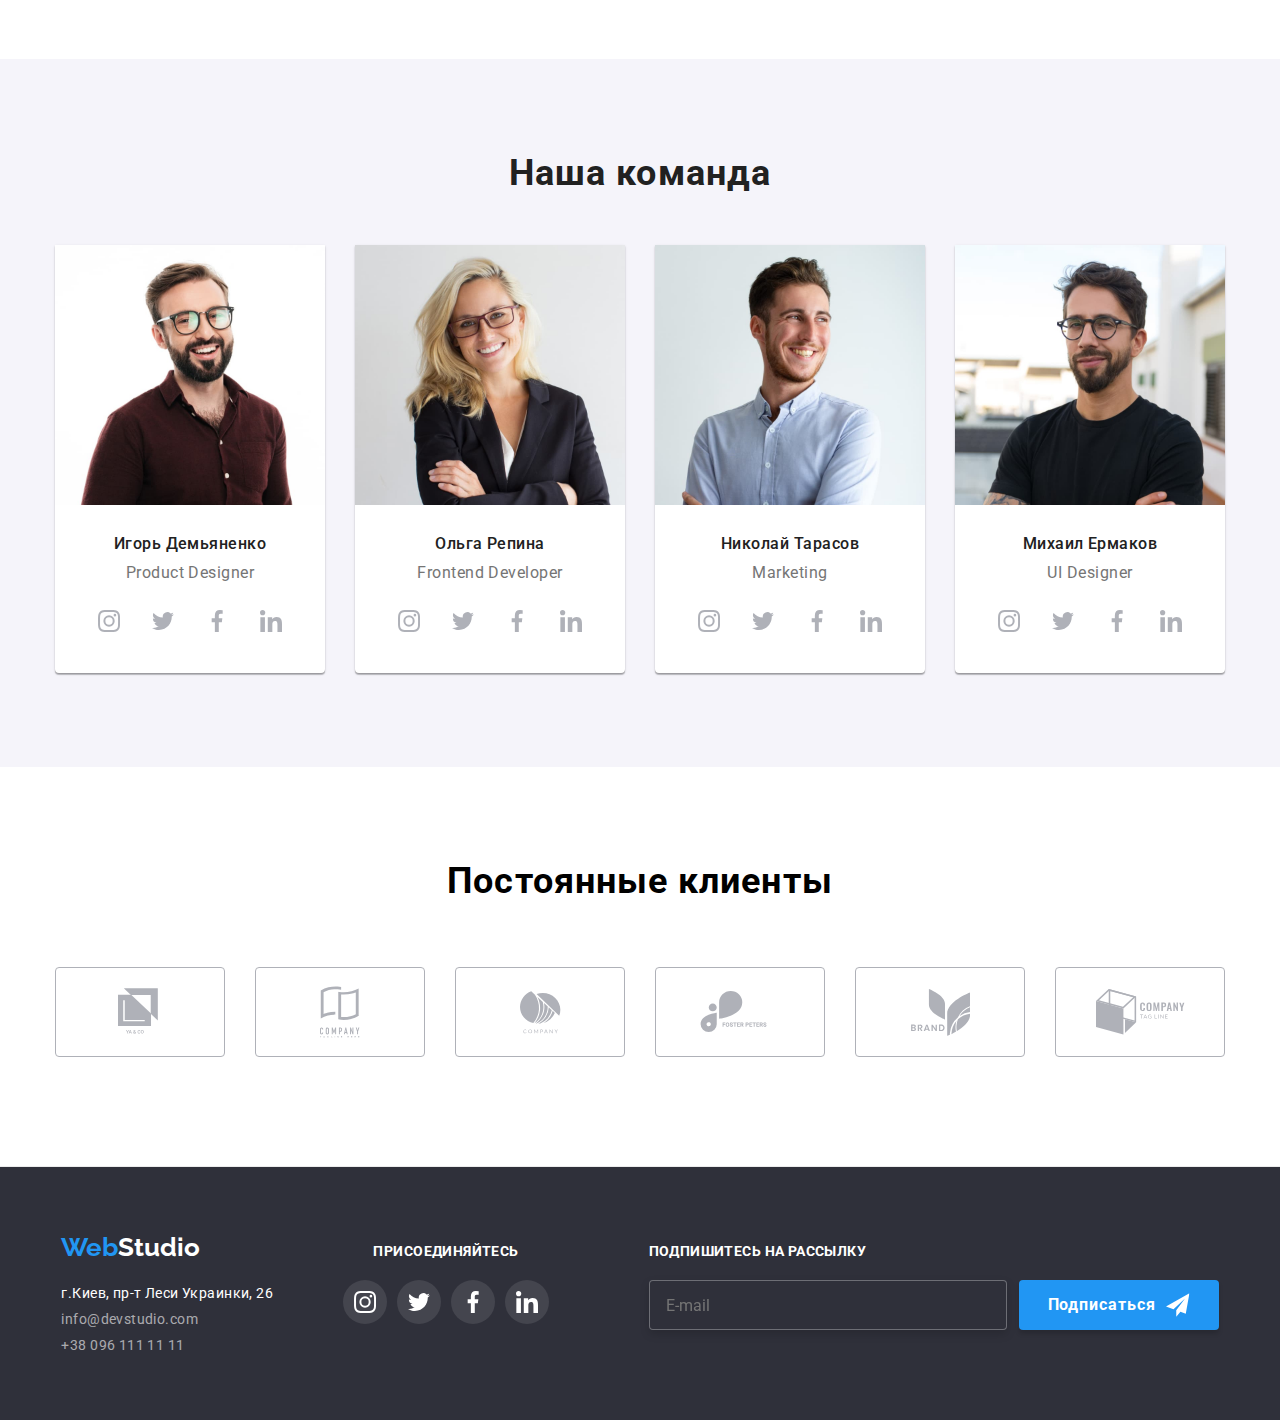
==== commit 91036b8f: "Change way of images "occupation"" ====
--- a/index.html
+++ b/index.html
@@ -204,9 +204,9 @@
             <li class="occupation-item">
               <picture>
 
-                <source srcset="./images/one.jpg 1x, ./images/desktop/occupation/one@2x.jpg 2x" media="(min-width: 1200px)">
+                <source srcset="./images/desktop/occupation/one.jpg 1x, ./images/desktop/occupation/one@2x.jpg 2x" media="(min-width: 1200px)">
                   
-              <img class="occupation-image" src="./images/one.jpg " alt="десктопные приложения"/>
+              <img class="occupation-image" src="./images/desktop/occupation/one.jpg " alt="десктопные приложения"/>
               </picture>
 
               <h2 class="occupation-description">Десктопные приложения</h2>
@@ -214,18 +214,18 @@
             <li class="occupation-item">
               <picture>
                 
-                <source srcset="./images/two.jpg 1x, ./images/desktop/occupation/two@2x.jpg 2x" media="(min-width: 1200px)">
-
-             <img class="occupation-image" src="./images/two.jpg" alt="дизайнерские решения"/>
+                <source srcset="./images/desktop/occupation/two.jpg 1x, ./images/desktop/occupation/two@2x.jpg 2x" media="(min-width: 1200px)">
+
+             <img class="occupation-image" src="./images/desktop/occupation/two.jpg" alt="дизайнерские решения"/>
               </picture>
               <h2 class="occupation-description">Дизайнерские решения</h2>
             </li>
             <li class="occupation-item">
               <picture>
                 
-                <source srcset="./images/three.jpg 1x, ./images/desktop/occupation/three@2x.jpg 2x" media="(min-width: 1200px)">
-
-                <img class="occupation-image" src="./images/three.jpg" alt="мобильные приложения"/>
+                <source srcset="./images/desktop/occupation/three.jpg 1x, ./images/desktop/occupation/three@2x.jpg 2x" media="(min-width: 1200px)">
+
+                <img class="occupation-image" src="./images/desktop/occupation/three.jpg" alt="мобильные приложения"/>
               </picture>
               <h2 class="occupation-description">Мобильные приложения</h2>
             </li>
